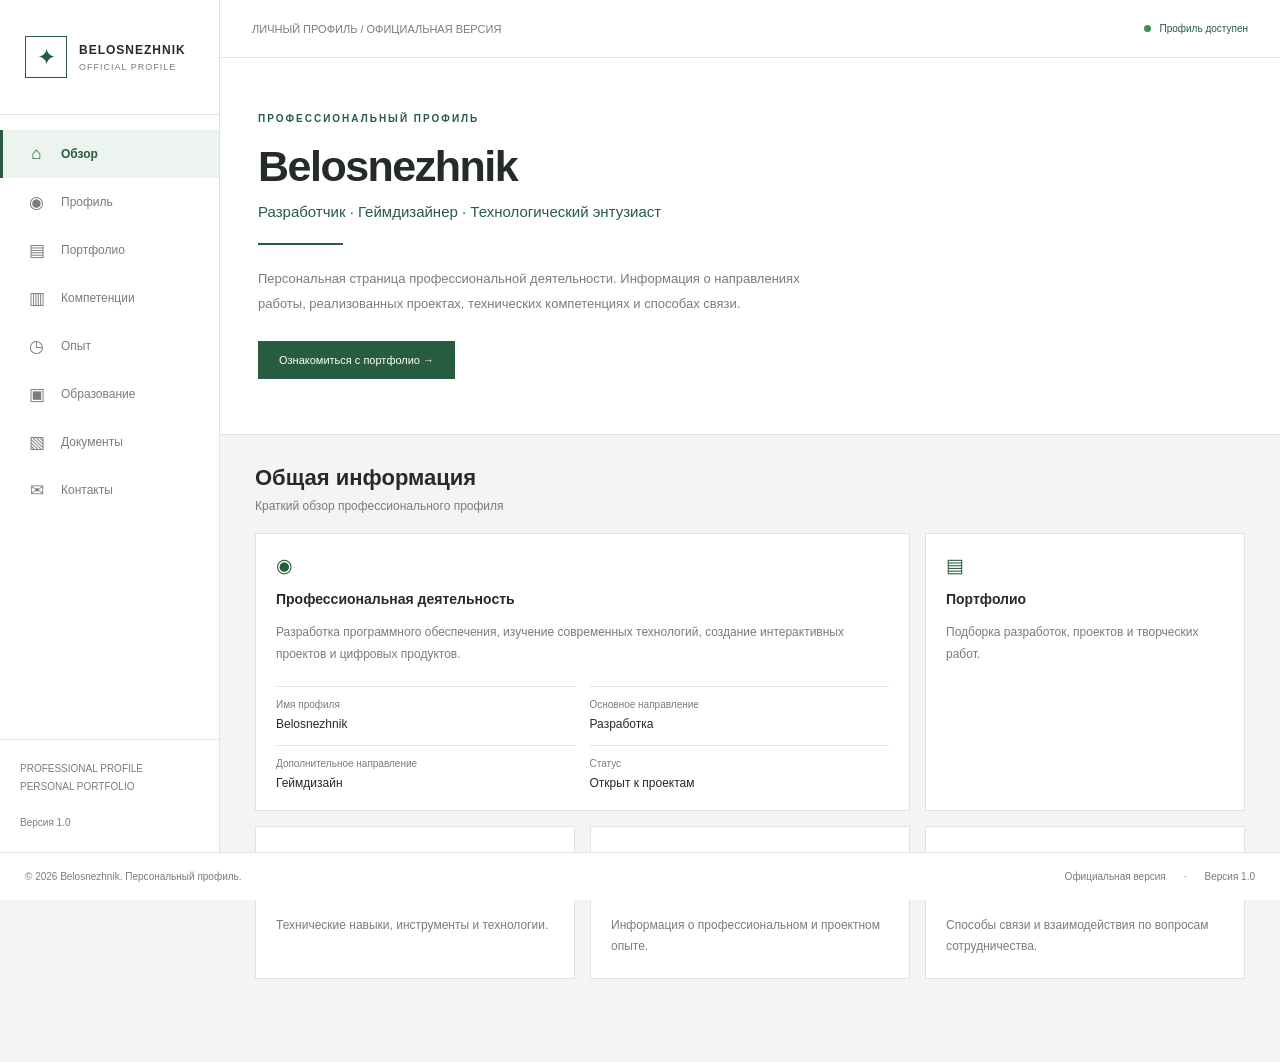
==== official.html @ 0e3df64c "Add files via upload" ====
<!DOCTYPE html>
<html lang="ru">
<head>
<meta charset="UTF-8">
<meta name="viewport" content="width=device-width, initial-scale=1.0">
<title>Belosnezhnik — Официальный профиль</title>

<style>
:root {
    --bg: #f4f5f3;
    --white: #ffffff;
    --text: #252b27;
    --muted: #777f79;
    --line: #dfe4df;
    --green: #285c40;
    --green-light: #edf3ee;
    --sidebar: #ffffff;
    --sidebar-width: 220px;
    --footer-height: 48px;
}

* {
    margin: 0;
    padding: 0;
    box-sizing: border-box;
}

body {
    font-family: Arial, sans-serif;
    background: var(--bg);
    color: var(--text);
    font-size: 14px;
}

/* SIDEBAR */

.sidebar {
    position: fixed;
    inset: 0 auto var(--footer-height) 0;
    width: var(--sidebar-width);
    background: var(--sidebar);
    border-right: 1px solid var(--line);
    display: flex;
    flex-direction: column;
    z-index: 10;
}

.logo {
    height: 115px;
    display: flex;
    align-items: center;
    padding: 25px;
    border-bottom: 1px solid var(--line);
}

.logo-symbol {
    width: 42px;
    height: 42px;
    border: 1px solid var(--green);
    color: var(--green);
    display: flex;
    align-items: center;
    justify-content: center;
    font-size: 23px;
}

.logo-text {
    margin-left: 12px;
    font-size: 12px;
    font-weight: bold;
    letter-spacing: 1px;
}

.logo-text small {
    display: block;
    margin-top: 5px;
    color: var(--muted);
    font-size: 9px;
    font-weight: normal;
}

.navigation {
    padding-top: 15px;
}

.nav-button {
    width: 100%;
    height: 48px;
    padding: 0 24px;
    display: flex;
    align-items: center;
    gap: 15px;
    background: transparent;
    border: none;
    border-left: 3px solid transparent;
    color: var(--muted);
    font-size: 12px;
    text-align: left;
    cursor: pointer;
    transition: .2s;
}

.nav-button:hover {
    background: #f4f7f4;
    color: var(--green);
}

.nav-button.active {
    color: var(--green);
    background: var(--green-light);
    border-left-color: var(--green);
    font-weight: 600;
}

.nav-icon {
    width: 19px;
    text-align: center;
    font-size: 17px;
}

.sidebar-info {
    margin-top: auto;
    padding: 20px;
    border-top: 1px solid var(--line);
    color: var(--muted);
    font-size: 10px;
    line-height: 1.8;
}

/* MAIN */

.main {
    margin-left: var(--sidebar-width);
    margin-bottom: var(--footer-height);
    min-height: calc(100vh - var(--footer-height));
}

/* HEADER */

.topbar {
    height: 58px;
    background: white;
    border-bottom: 1px solid var(--line);
    display: flex;
    align-items: center;
    justify-content: space-between;
    padding: 0 32px;
}

.breadcrumb {
    color: var(--muted);
    font-size: 11px;
}

.status {
    color: var(--green);
    font-size: 10px;
}

.status::before {
    content: "";
    display: inline-block;
    width: 7px;
    height: 7px;
    border-radius: 50%;
    background: #47885b;
    margin-right: 8px;
}

/* HERO */

.hero {
    background: white;
    padding: 55px 38px;
    border-bottom: 1px solid var(--line);
}

.hero-label {
    color: var(--green);
    font-size: 10px;
    letter-spacing: 2px;
    margin-bottom: 18px;
    font-weight: 600;
}

.hero h1 {
    font-size: clamp(30px, 4vw, 43px);
    font-weight: 600;
    letter-spacing: -1.5px;
    margin-bottom: 12px;
}

.hero-subtitle {
    color: var(--green);
    font-size: 15px;
    margin-bottom: 23px;
}

.hero-line {
    width: 85px;
    height: 2px;
    background: var(--green);
    margin-bottom: 22px;
}

.hero-description {
    max-width: 590px;
    color: var(--muted);
    line-height: 1.9;
    font-size: 13px;
}

.hero-button {
    display: inline-block;
    margin-top: 25px;
    padding: 12px 20px;
    background: var(--green);
    color: white;
    border: 1px solid var(--green);
    font-size: 11px;
    cursor: pointer;
}

.hero-button:hover {
    background: #1d4931;
}

/* PAGE CONTENT */

.page {
    display: none;
    animation: show .2s ease;
}

.page.active {
    display: block;
}

@keyframes show {
    from {opacity: 0; transform: translateY(5px);}
    to {opacity: 1; transform: translateY(0);}
}

.section-heading {
    padding: 30px 35px 20px;
}

.section-heading h2 {
    font-size: 22px;
    font-weight: 600;
    margin-bottom: 8px;
}

.section-heading p {
    color: var(--muted);
    font-size: 12px;
}

.content {
    padding: 0 35px 35px;
}

/* GRID */

.grid {
    display: grid;
    grid-template-columns: repeat(3, minmax(0, 1fr));
    gap: 15px;
}

.card {
    background: white;
    border: 1px solid var(--line);
    padding: 20px;
}

.card h3 {
    font-size: 14px;
    margin-bottom: 15px;
    font-weight: 600;
}

.card p {
    font-size: 12px;
    line-height: 1.8;
    color: var(--muted);
}

.card-icon {
    color: var(--green);
    font-size: 19px;
    margin-bottom: 14px;
}

/* PROFILE */

.profile-card {
    grid-column: span 2;
}

.profile-details {
    display: grid;
    grid-template-columns: 1fr 1fr;
    gap: 14px;
    margin-top: 20px;
}

.detail {
    padding-top: 12px;
    border-top: 1px solid var(--line);
}

.detail small {
    color: var(--muted);
    display: block;
    margin-bottom: 5px;
    font-size: 10px;
}

.detail strong {
    font-size: 12px;
    font-weight: 500;
}

/* SKILLS */

.skill-group {
    margin-bottom: 24px;
}

.skill-group h3 {
    font-size: 13px;
    margin-bottom: 13px;
}

.skills {
    display: flex;
    flex-wrap: wrap;
    gap: 8px;
}

.skill {
    border: 1px solid #d9e3da;
    background: #f7f9f7;
    color: #395d43;
    padding: 8px 12px;
    font-size: 11px;
}

/* PROJECTS */

.project {
    background: white;
    border: 1px solid var(--line);
    margin-bottom: 13px;
    padding: 22px;
}

.project-top {
    display: flex;
    justify-content: space-between;
    gap: 15px;
    margin-bottom: 12px;
}

.project h3 {
    font-size: 15px;
}

.project-status {
    font-size: 10px;
    color: var(--green);
}

.project p {
    color: var(--muted);
    font-size: 12px;
    line-height: 1.8;
}

.project-tags {
    display: flex;
    flex-wrap: wrap;
    gap: 7px;
    margin-top: 15px;
}

.project-tags span {
    background: #f0f3f0;
    padding: 6px 9px;
    color: #536357;
    font-size: 10px;
}

/* EXPERIENCE */

.timeline {
    border-left: 1px solid #cbd7cc;
    margin-left: 8px;
    padding-left: 24px;
}

.timeline-item {
    position: relative;
    padding-bottom: 30px;
}

.timeline-item::before {
    content: "";
    position: absolute;
    left: -29px;
    top: 4px;
    width: 9px;
    height: 9px;
    background: var(--green);
    border: 2px solid white;
    outline: 1px solid var(--green);
    border-radius: 50%;
}

.timeline-item h3 {
    font-size: 14px;
    margin-bottom: 7px;
}

.timeline-item small {
    color: var(--green);
    font-size: 10px;
}

.timeline-item p {
    color: var(--muted);
    font-size: 12px;
    margin-top: 10px;
    line-height: 1.8;
}

/* CONTACTS */

.contact-row {
    display: flex;
    justify-content: space-between;
    align-items: center;
    padding: 15px 0;
    border-bottom: 1px solid var(--line);
}

.contact-row span {
    color: var(--muted);
    font-size: 12px;
}

.contact-row a {
    color: var(--green);
    text-decoration: none;
    font-size: 12px;
}

/* FOOTER */

.footer {
    position: fixed;
    bottom: 0;
    left: 0;
    width: 100%;
    height: var(--footer-height);
    background: white;
    border-top: 1px solid var(--line);
    display: flex;
    align-items: center;
    justify-content: space-between;
    padding: 0 25px;
    color: var(--muted);
    font-size: 10px;
    z-index: 20;
}

.footer-links {
    display: flex;
    gap: 18px;
}

.footer-links a {
    color: var(--muted);
    text-decoration: none;
}

/* RESPONSIVE */

@media(max-width: 1000px) {
    .grid {
        grid-template-columns: repeat(2, minmax(0, 1fr));
    }
}

@media(max-width: 650px) {
    :root {
        --sidebar-width: 65px;
    }

    .logo {
        height: 75px;
        padding: 10px;
        justify-content: center;
    }

    .logo-symbol {
        width: 36px;
        height: 36px;
    }

    .logo-text,
    .sidebar-info,
    .nav-button span:last-child {
        display: none;
    }

    .nav-button {
        justify-content: center;
        padding: 0;
        height: 48px;
    }

    .hero {
        padding: 35px 20px;
    }

    .topbar {
        padding: 0 15px;
    }

    .content {
        padding: 0 15px 25px;
    }

    .section-heading {
        padding: 25px 15px 18px;
    }

    .grid {
        grid-template-columns: 1fr;
    }

    .profile-card {
        grid-column: span 1;
    }

    .profile-details {
        grid-template-columns: 1fr;
    }

    .footer {
        padding: 0 10px;
    }
}
</style>
</head>

<body>

<!-- SIDEBAR -->

<aside class="sidebar">

    <div class="logo">
        <div class="logo-symbol">✦</div>
        <div class="logo-text">
            BELOSNЕZHNIK
            <small>OFFICIAL PROFILE</small>
        </div>
    </div>

    <nav class="navigation">

        <button class="nav-button active"
            onclick="openPage('home',this)">
            <span class="nav-icon">⌂</span>
            <span>Обзор</span>
        </button>

        <button class="nav-button"
            onclick="openPage('profile',this)">
            <span class="nav-icon">◉</span>
            <span>Профиль</span>
        </button>

        <button class="nav-button"
            onclick="openPage('portfolio',this)">
            <span class="nav-icon">▤</span>
            <span>Портфолио</span>
        </button>

        <button class="nav-button"
            onclick="openPage('skills',this)">
            <span class="nav-icon">▥</span>
            <span>Компетенции</span>
        </button>

        <button class="nav-button"
            onclick="openPage('experience',this)">
            <span class="nav-icon">◷</span>
            <span>Опыт</span>
        </button>

        <button class="nav-button"
            onclick="openPage('education',this)">
            <span class="nav-icon">▣</span>
            <span>Образование</span>
        </button>

        <button class="nav-button"
            onclick="openPage('documents',this)">
            <span class="nav-icon">▧</span>
            <span>Документы</span>
        </button>

        <button class="nav-button"
            onclick="openPage('contacts',this)">
            <span class="nav-icon">✉</span>
            <span>Контакты</span>
        </button>

    </nav>

    <div class="sidebar-info">
        PROFESSIONAL PROFILE<br>
        PERSONAL PORTFOLIO<br><br>
        Версия 1.0
    </div>

</aside>


<!-- MAIN -->

<main class="main">

    <header class="topbar">
        <div class="breadcrumb">
            ЛИЧНЫЙ ПРОФИЛЬ / ОФИЦИАЛЬНАЯ ВЕРСИЯ
        </div>
        <div class="status">Профиль доступен</div>
    </header>


    <!-- HERO -->

    <section class="hero">
        <div class="hero-label">ПРОФЕССИОНАЛЬНЫЙ ПРОФИЛЬ</div>

        <h1>Belosnezhnik</h1>

        <div class="hero-subtitle">
            Разработчик · Геймдизайнер · Технологический энтузиаст
        </div>

        <div class="hero-line"></div>

        <p class="hero-description">
            Персональная страница профессиональной деятельности.
            Информация о направлениях работы, реализованных проектах,
            технических компетенциях и способах связи.
        </p>

        <button class="hero-button"
            onclick="openPage('portfolio',
            document.querySelectorAll('.nav-button')[2])">
            Ознакомиться с портфолио →
        </button>
    </section>


    <!-- HOME -->

    <section class="page active" id="home">

        <div class="section-heading">
            <h2>Общая информация</h2>
            <p>Краткий обзор профессионального профиля</p>
        </div>

        <div class="content">

            <div class="grid">

                <article class="card profile-card">
                    <div class="card-icon">◉</div>
                    <h3>Профессиональная деятельность</h3>
                    <p>
                        Разработка программного обеспечения,
                        изучение современных технологий,
                        создание интерактивных проектов
                        и цифровых продуктов.
                    </p>

                    <div class="profile-details">
                        <div class="detail">
                            <small>Имя профиля</small>
                            <strong>Belosnezhnik</strong>
                        </div>
                        <div class="detail">
                            <small>Основное направление</small>
                            <strong>Разработка</strong>
                        </div>
                        <div class="detail">
                            <small>Дополнительное направление</small>
                            <strong>Геймдизайн</strong>
                        </div>
                        <div class="detail">
                            <small>Статус</small>
                            <strong>Открыт к проектам</strong>
                        </div>
                    </div>
                </article>

                <article class="card">
                    <div class="card-icon">▤</div>
                    <h3>Портфолио</h3>
                    <p>
                        Подборка разработок,
                        проектов и творческих работ.
                    </p>
                </article>

                <article class="card">
                    <div class="card-icon">▥</div>
                    <h3>Компетенции</h3>
                    <p>
                        Технические навыки,
                        инструменты и технологии.
                    </p>
                </article>

                <article class="card">
                    <div class="card-icon">◷</div>
                    <h3>Опыт</h3>
                    <p>
                        Информация о профессиональном
                        и проектном опыте.
                    </p>
                </article>

                <article class="card">
                    <div class="card-icon">✉</div>
                    <h3>Контактная информация</h3>
                    <p>
                        Способы связи и взаимодействия
                        по вопросам сотрудничества.
                    </p>
                </article>

            </div>

        </div>
    </section>


    <!-- PROFILE -->

    <section class="page" id="profile">

        <div class="section-heading">
            <h2>Профиль</h2>
            <p>Персональная и профессиональная информация</p>
        </div>

        <div class="content">
            <article class="card">
                <h3>Общая информация</h3>
                <p>
                    Здесь размещается подробное описание
                    профессиональной деятельности,
                    интересов, специализации и целей.
                </p>
                <br>
                <h3>Направления деятельности</h3>
                <p>
                    Программирование, разработка игр,
                    цифровые технологии, проектирование
                    интерфейсов и интерактивных систем.
                </p>
            </article>
        </div>

    </section>


    <!-- PORTFOLIO -->

    <section class="page" id="portfolio">

        <div class="section-heading">
            <h2>Портфолио</h2>
            <p>Избранные проекты и выполненные работы</p>
        </div>

        <div class="content">

            <article class="project">
                <div class="project-top">
                    <h3>Проект № 01</h3>
                    <span class="project-status">В разработке</span>
                </div>
                <p>
                    Описание проекта, его назначение,
                    основные задачи и результаты.
                </p>
                <div class="project-tags">
                    <span>Разработка</span>
                    <span>Программирование</span>
                </div>
            </article>

            <article class="project">
                <div class="project-top">
                    <h3>Проект № 02</h3>
                    <span class="project-status">Завершён</span>
                </div>
                <p>
                    Описание выполненной работы
                    и использованных технологий.
                </p>
                <div class="project-tags">
                    <span>Дизайн</span>
                    <span>Интерфейсы</span>
                </div>
            </article>

            <article class="project">
                <div class="project-top">
                    <h3>Проект № 03</h3>
                    <span class="project-status">В разработке</span>
                </div>
                <p>
                    Дополнительная информация
                    о проекте и его функциональности.
                </p>
                <div class="project-tags">
                    <span>Технологии</span>
                    <span>Разработка</span>
                </div>
            </article>

        </div>

    </section>


    <!-- SKILLS -->

    <section class="page" id="skills">

        <div class="section-heading">
            <h2>Компетенции</h2>
            <p>Технические навыки и используемые инструменты</p>
        </div>

        <div class="content">

            <article class="card">

                <div class="skill-group">
                    <h3>Языки программирования</h3>
                    <div class="skills">
                        <span class="skill">Python</span>
                        <span class="skill">C#</span>
                        <span class="skill">C++</span>
                        <span class="skill">JavaScript</span>
                        <span class="skill">SQL</span>
                    </div>
                </div>

                <div class="skill-group">
                    <h3>Веб-разработка</h3>
                    <div class="skills">
                        <span class="skill">HTML</span>
                        <span class="skill">CSS</span>
                        <span class="skill">JavaScript</span>
                    </div>
                </div>

                <div class="skill-group">
                    <h3>Инструменты и технологии</h3>
                    <div class="skills">
                        <span class="skill">Godot</span>
                        <span class="skill">Blender</span>
                        <span class="skill">Git</span>
                        <span class="skill">Linux</span>
                    </div>
                </div>

                <div class="skill-group">
                    <h3>Дополнительные направления</h3>
                    <div class="skills">
                        <span class="skill">Геймдизайн</span>
                        <span class="skill">Пиксель-арт</span>
                        <span class="skill">D&D</span>
                    </div>
                </div>

            </article>

        </div>

    </section>


    <!-- EXPERIENCE -->

    <section class="page" id="experience">

        <div class="section-heading">
            <h2>Опыт</h2>
            <p>Профессиональная и проектная деятельность</p>
        </div>

        <div class="content">
            <article class="card">
                <div class="timeline">

                    <div class="timeline-item">
                        <h3>Проектная деятельность</h3>
                        <small>Текущий период</small>
                        <p>
                            Разработка собственных проектов,
                            изучение инструментов и практическое
                            применение технических навыков.
                        </p>
                    </div>

                    <div class="timeline-item">
                        <h3>Самостоятельное изучение технологий</h3>
                        <small>Текущий период</small>
                        <p>
                            Изучение языков программирования,
                            инструментов разработки и
                            современных цифровых решений.
                        </p>
                    </div>

                </div>
            </article>
        </div>

    </section>


    <!-- EDUCATION -->

    <section class="page" id="education">

        <div class="section-heading">
            <h2>Образование</h2>
            <p>Образовательная информация и квалификации</p>
        </div>

        <div class="content">
            <article class="card">
                <h3>Образование</h3>
                <p>
                    Здесь можно указать учебное заведение,
                    специальность, период обучения
                    и полученную квалификацию.
                </p>
                <br>
                <h3>Дополнительное обучение</h3>
                <p>
                    Курсы, самостоятельное обучение,
                    сертификаты и профессиональные программы.
                </p>
            </article>
        </div>

    </section>


    <!-- DOCUMENTS -->

    <section class="page" id="documents">

        <div class="section-heading">
            <h2>Документы</h2>
            <p>Материалы, подтверждающие квалификацию и результаты работы</p>
        </div>

        <div class="content">
            <article class="card">
                <h3>Раздел документов</h3>
                <p>
                    Здесь можно разместить сертификаты,
                    дипломы, презентации проектов,
                    технические материалы и другие файлы.
                </p>
            </article>
        </div>

    </section>


    <!-- CONTACTS -->

    <section class="page" id="contacts">

        <div class="section-heading">
            <h2>Контакты</h2>
            <p>Информация для делового взаимодействия</p>
        </div>

        <div class="content">

            <article class="card">

                <h3>Контактная информация</h3>

                <div class="contact-row">
                    <span>Telegram</span>
                    <a href="#">Указать ссылку →</a>
                </div>

                <div class="contact-row">
                    <span>Электронная почта</span>
                    <a href="mailto:example@email.com">
                        Указать адрес →
                    </a>
                </div>

                <div class="contact-row">
                    <span>GitHub</span>
                    <a href="#">Указать профиль →</a>
                </div>

            </article>

        </div>

    </section>

</main>


<!-- FOOTER -->

<footer class="footer">

    <div>
        © 2026 Belosnezhnik. Персональный профиль.
    </div>

    <div class="footer-links">
        <span>Официальная версия</span>
        <span>·</span>
        <span>Версия 1.0</span>
    </div>

</footer>


<script>

function openPage(pageId, button) {

    document.querySelectorAll('.page').forEach(page => {
        page.classList.remove('active');
    });

    document.querySelectorAll('.nav-button').forEach(btn => {
        btn.classList.remove('active');
    });

    const page = document.getElementById(pageId);

    if (page) {
        page.classList.add('active');
    }

    if (button) {
        button.classList.add('active');
    }

    window.scrollTo(0, 0);
}

</script>

</body>
</html>
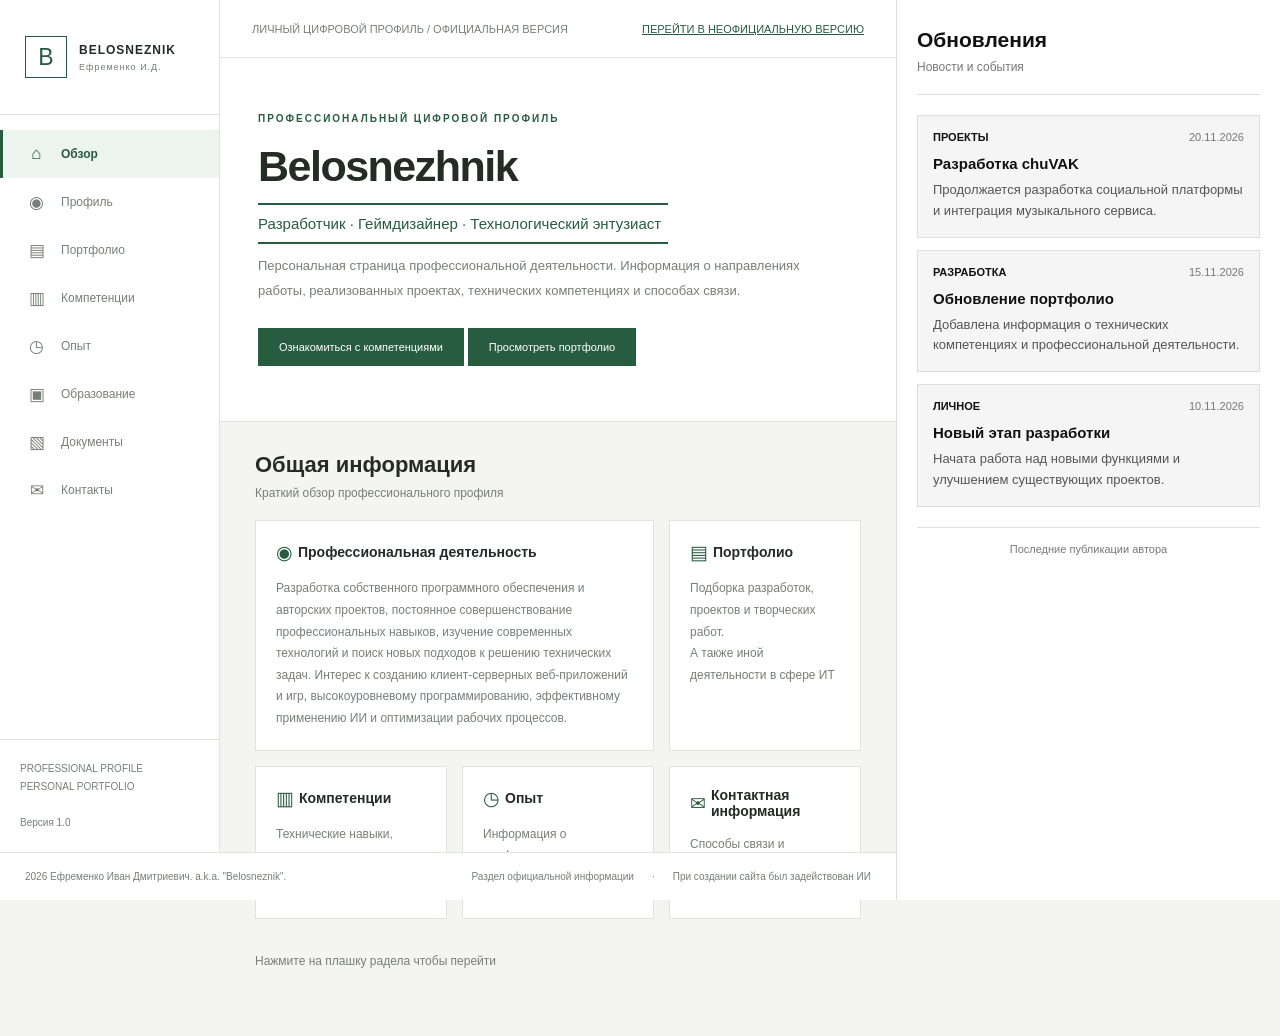
==== commit 622b1e34: "Add files via upload" ====
--- a/official.html
+++ b/official.html
@@ -4,7 +4,7 @@
 <head>
 <meta charset="UTF-8">
 <meta name="viewport" content="width=device-width, initial-scale=1.0">
-<title>Belosnezhnik — Официальный профиль</title>
+<title>Ефременко И.Д. — Цифровой профиль</title>
 
 <style>
 :root {
@@ -18,6 +18,17 @@
     --sidebar: #ffffff;
     --sidebar-width: 220px;
     --footer-height: 48px;
+
+    /* Уровни компетенций */
+    --skill-beginner: #ff5555;
+    --skill-basic: #ff963d;
+    --skill-intermediate: #f0d344;
+    --skill-advanced: #a5d94e;
+    --skill-expert: #35d47b;
+    --skill-learning: #50aaff;
+
+    /* Фон */
+    --skill-bg-opacity: 0.22;
 }
 
 * {
@@ -174,6 +185,11 @@
     background: white;
     padding: 55px 38px;
     border-bottom: 1px solid var(--line);
+    display: none;
+}
+
+.hero.active {
+    display: block;
 }
 
 .hero-label {
@@ -299,6 +315,12 @@
     grid-column: span 2;
 }
 
+.profile-card-title {
+    display: flex;
+    align-items: center;
+    gap: 5px;
+}
+
 .profile-details {
     display: grid;
     grid-template-columns: 1fr 1fr;
@@ -347,6 +369,47 @@
     padding: 8px 12px;
     font-size: 11px;
 }
+
+
+.skill {
+    display: inline-block;
+    padding: 6px 12px;
+    border-radius: 6px;
+    font-size: 14px;
+    border: 1px solid currentColor;
+    background: color-mix(in srgb, currentColor calc(var(--skill-bg-opacity) * 100%), transparent);
+}
+
+/* Начальный уровень */
+.skill--beginner {
+    color: var(--skill-beginner);
+}
+
+/* Базовые знания */
+.skill--basic {
+    color: var(--skill-basic);
+}
+
+/* Средний уровень */
+.skill--intermediate {
+    color: var(--skill-intermediate);
+}
+
+/* Хорошее владение */
+.skill--advanced {
+    color: var(--skill-advanced);
+}
+
+/* Отличное владение */
+.skill--expert {
+    color: var(--skill-expert);
+}
+
+/* В процессе изучения */
+.skill--learning {
+    color: var(--skill-learning);
+}
+
 
 /* PROJECTS */
 
@@ -440,7 +503,7 @@
 
 .contact-row {
     display: flex;
-    justify-content: space-between;
+    justify-content: left;
     align-items: center;
     padding: 15px 0;
     border-bottom: 1px solid var(--line);
@@ -455,6 +518,7 @@
     color: var(--green);
     text-decoration: none;
     font-size: 12px;
+    margin-left: 5px;
 }
 
 /* FOOTER */
@@ -476,6 +540,10 @@
     z-index: 20;
 }
 
+.footer.footer80{
+    width: 80%;
+}
+
 .footer-links {
     display: flex;
     gap: 18px;
@@ -554,6 +622,203 @@
         padding: 0 10px;
     }
 }
+
+
+:root {
+    --updates-width: 30%;
+    --updates-min-width: 180px;
+    --updates-max-width: 680px;
+
+    /* Белая панель */
+    --updates-bg: #ffffff;
+    --updates-card-bg: #f5f5f5;
+    --updates-border: #dedede;
+    --updates-text: #111111;
+    --updates-muted: #666666;
+    --updates-accent: #111111;
+
+    --updates-speed: 0.3s;
+}
+
+.updates-toggle {
+    display: none;
+}
+
+/* Панель */
+.updates-panel {
+    position: fixed;
+    z-index: 999;
+    top: 0;
+    right: 0;
+
+    width: clamp(
+        var(--updates-min-width),
+        var(--updates-width),
+        var(--updates-max-width)
+    );
+
+    height: 100vh;
+    box-sizing: border-box;
+
+    background: var(--updates-bg);
+    color: var(--updates-text);
+    border-left: 1px solid var(--updates-border);
+
+    display: flex;
+    transition: transform var(--updates-speed) ease;
+}
+
+/* Кнопка */
+.updates-toggle-btn {
+    position: absolute;
+    left: -42px;
+    top: 50%;
+
+    width: 42px;
+    height: 64px;
+
+    display: flex;
+    align-items: center;
+    justify-content: center;
+
+    background: #ffffff;
+    color: #111111;
+
+    border: 1px solid var(--updates-border);
+    border-right: none;
+
+    cursor: pointer;
+    transform: translateY(-50%);
+}
+
+.updates-arrow {
+    transition: transform var(--updates-speed);
+}
+
+/* Содержимое */
+.updates-content {
+    width: 100%;
+    height: 100%;
+    box-sizing: border-box;
+    overflow-y: auto;
+    padding: 28px 20px;
+
+    scrollbar-width: thin;
+    scrollbar-color: #999 transparent;
+}
+
+/* Заголовок */
+.updates-heading {
+    padding-bottom: 20px;
+    margin-bottom: 20px;
+    border-bottom: 1px solid var(--updates-border);
+}
+
+.updates-heading h3 {
+    margin: 0 0 6px;
+    color: #111111;
+    font-size: 21px;
+}
+
+.updates-heading span {
+    color: #777777;
+    font-size: 12px;
+}
+
+/* Новости */
+.update-item {
+    padding: 15px;
+    margin-bottom: 12px;
+
+    background: var(--updates-card-bg);
+    border: 1px solid var(--updates-border);
+    border-radius: 0;
+}
+
+.update-meta {
+    display: flex;
+    justify-content: space-between;
+    gap: 8px;
+    margin-bottom: 12px;
+    font-size: 11px;
+}
+
+.update-category {
+    color: #111111;
+    font-weight: 700;
+    text-transform: uppercase;
+}
+
+.update-date {
+    color: #777777;
+}
+
+.update-item h4 {
+    margin: 0 0 8px;
+    color: #111111;
+    font-size: 15px;
+}
+
+.update-item p {
+    margin: 0;
+    color: #555555;
+    font-size: 13px;
+    line-height: 1.6;
+}
+
+.updates-footer {
+    padding-top: 15px;
+    margin-top: 20px;
+    border-top: 1px solid var(--updates-border);
+    color: #777777;
+    font-size: 11px;
+    text-align: center;
+}
+
+/* Стрелка */
+.updates-toggle:checked ~ .updates-panel .updates-arrow {
+    transform: rotate(180deg);
+}
+
+/* Широкие экраны */
+@media (min-width: 1000px) {
+    body {
+        margin-right: clamp(
+            var(--updates-min-width),
+            var(--updates-width),
+            var(--updates-max-width)
+        );
+        transition: margin-right var(--updates-speed) ease;
+    }
+
+    .updates-panel {
+        transform: translateX(0);
+    }
+
+    .updates-toggle-btn {
+        display: none;
+    }
+
+    .footer{
+        width: 70%;
+    }
+}
+
+/* Узкие экраны */
+@media (max-width: 999px) {
+    .updates-panel {
+        transform: translateX(100%);
+    }
+
+    .updates-toggle-btn {
+        display: flex;
+    }
+
+    .updates-toggle:checked ~ .updates-panel {
+        transform: translateX(0);
+    }
+}
+
 </style>
 </head>
 
@@ -564,58 +829,58 @@
 <aside class="sidebar">
 
     <div class="logo">
-        <div class="logo-symbol">✦</div>
+        <div class="logo-symbol">B</div>
         <div class="logo-text">
-            BELOSNЕZHNIK
-            <small>OFFICIAL PROFILE</small>
+            BELOSNEZNIK
+            <small>Ефременко И.Д.</small>
         </div>
     </div>
 
     <nav class="navigation">
 
-        <button class="nav-button active"
+        <button class="nav-button active" id="nav-home"
             onclick="openPage('home',this)">
             <span class="nav-icon">⌂</span>
             <span>Обзор</span>
         </button>
 
-        <button class="nav-button"
+        <button class="nav-button" id="nav-profile
             onclick="openPage('profile',this)">
             <span class="nav-icon">◉</span>
             <span>Профиль</span>
         </button>
 
-        <button class="nav-button"
+        <button class="nav-button" id="nav-portfolio"
             onclick="openPage('portfolio',this)">
             <span class="nav-icon">▤</span>
             <span>Портфолио</span>
         </button>
 
-        <button class="nav-button"
+        <button class="nav-button" id="nav-skills"
             onclick="openPage('skills',this)">
             <span class="nav-icon">▥</span>
             <span>Компетенции</span>
         </button>
 
-        <button class="nav-button"
+        <button class="nav-button" id="nav-expirience"
             onclick="openPage('experience',this)">
             <span class="nav-icon">◷</span>
             <span>Опыт</span>
         </button>
 
-        <button class="nav-button"
+        <button class="nav-button" id="nav-education"
             onclick="openPage('education',this)">
             <span class="nav-icon">▣</span>
             <span>Образование</span>
         </button>
 
-        <button class="nav-button"
+        <button class="nav-button" id="nav-documents"
             onclick="openPage('documents',this)">
             <span class="nav-icon">▧</span>
             <span>Документы</span>
         </button>
 
-        <button class="nav-button"
+        <button class="nav-button" id="nav-contacts"
             onclick="openPage('contacts',this)">
             <span class="nav-icon">✉</span>
             <span>Контакты</span>
@@ -631,31 +896,32 @@
 
 </aside>
 
-
-<!-- MAIN -->
-
 <main class="main">
-
     <header class="topbar">
         <div class="breadcrumb">
-            ЛИЧНЫЙ ПРОФИЛЬ / ОФИЦИАЛЬНАЯ ВЕРСИЯ
-        </div>
-        <div class="status">Профиль доступен</div>
+            ЛИЧНЫЙ ЦИФРОВОЙ ПРОФИЛЬ / ОФИЦИАЛЬНАЯ ВЕРСИЯ
+        </div>
+        <div class="breadcrumb" >
+            <a href="index3.html" style="color: var(--green)">
+            ПЕРЕЙТИ В НЕОФИЦИАЛЬНУЮ ВЕРСИЮ
+            </a>
+        </div>
     </header>
 
-
-    <!-- HERO -->
-
-    <section class="hero">
-        <div class="hero-label">ПРОФЕССИОНАЛЬНЫЙ ПРОФИЛЬ</div>
+    <!-- HEROS -->
+
+    <section class="hero active" id="home-hero">
+        <div class="hero-label">ПРОФЕССИОНАЛЬНЫЙ ЦИФРОВОЙ ПРОФИЛЬ</div>
 
         <h1>Belosnezhnik</h1>
 
-        <div class="hero-subtitle">
+        <div class="hero-line" style="width: 410px; margin-bottom: 10px; margin-top: 10px;"></div>
+
+        <div class="hero-subtitle" style="margin-bottom: 0px;">
             Разработчик · Геймдизайнер · Технологический энтузиаст
         </div>
 
-        <div class="hero-line"></div>
+        <div class="hero-line" style="width: 410px; margin-bottom: 10px; margin-top: 10px;"></div>
 
         <p class="hero-description">
             Персональная страница профессиональной деятельности.
@@ -664,14 +930,67 @@
         </p>
 
         <button class="hero-button"
+            onclick="openPage('skills',
+            document.querySelectorAll('.nav-button')[2])">
+            Ознакомиться с компетенциями
+        </button>
+
+        <button class="hero-button"
             onclick="openPage('portfolio',
             document.querySelectorAll('.nav-button')[2])">
-            Ознакомиться с портфолио →
+            Просмотреть портфолио
         </button>
     </section>
 
-
-    <!-- HOME -->
+    <section class="hero" id="education-hero">
+
+        <h1>Список образований</h1>
+
+        <div class="hero-line" style="width: 190px; margin-bottom: 10px; margin-top: 10px;"></div>
+
+        <div class="hero-subtitle" style="margin-bottom: 0px;">
+            Школьное · СПО · Другое
+        </div>
+
+        <div class="hero-line" style="width: 190px; margin-bottom: 10px; margin-top: 10px;"></div>
+
+        <p class="hero-description">
+            Страница с информацией о полученном образовании, освоенных специальностях, пройденных курсах и профессиональной подготовке.
+        </p>
+
+    </section>
+
+
+    <section class="hero" id="skills-hero">
+
+        <h1>Компетенции</h1>
+
+        <div class="hero-line" style="width: 390px; margin-bottom: 10px; margin-top: 10px;"></div>
+
+        <div class="hero-subtitle" style="margin-bottom: 0px;">
+            Технические навыки · Инструменты · Направления
+        </div>
+
+        <div class="hero-line" style="width: 390px; margin-bottom: 10px; margin-top: 10px;"></div>
+
+        <p class="hero-description">
+            Список технических компетенций и используемых инструментов.
+            Цветовая маркировка отражает субъективную оценку автором
+            собственного уровня владения каждым навыком.
+        </p>
+
+        <div class="skills" style="justify-content: center; margin-top: 20px;">
+            <span class="skill skill--beginner">Начальный</span>
+            <span class="skill skill--basic">Базовый</span>
+            <span class="skill skill--intermediate">Средний</span>
+            <span class="skill skill--advanced">Хороший</span>
+            <span class="skill skill--expert">Отличный</span>
+            <span class="skill skill--learning">Изучаю</span>
+        </div>
+
+    </section>
+
+    <!-- PAGES -->
 
     <section class="page active" id="home">
 
@@ -680,70 +999,67 @@
             <p>Краткий обзор профессионального профиля</p>
         </div>
 
-        <div class="content">
+        <div class="content" style="padding: 0px 35px 0px;">
 
             <div class="grid">
 
                 <article class="card profile-card">
-                    <div class="card-icon">◉</div>
-                    <h3>Профессиональная деятельность</h3>
+                    <div class="profile-card-title">
+                        <div class="card-icon">◉ </div>
+                        <h3>Профессиональная деятельность</h3>
+                    </div>
                     <p>
-                        Разработка программного обеспечения,
-                        изучение современных технологий,
-                        создание интерактивных проектов
-                        и цифровых продуктов.
+                    Разработка собственного программного обеспечения и авторских проектов, постоянное совершенствование профессиональных навыков, изучение современных технологий и поиск новых подходов к решению технических задач. Интерес к созданию клиент-серверных веб-приложений и игр, высокоуровневому программированию, эффективному применению ИИ и оптимизации рабочих процессов.
                     </p>
-
-                    <div class="profile-details">
-                        <div class="detail">
-                            <small>Имя профиля</small>
-                            <strong>Belosnezhnik</strong>
-                        </div>
-                        <div class="detail">
-                            <small>Основное направление</small>
-                            <strong>Разработка</strong>
-                        </div>
-                        <div class="detail">
-                            <small>Дополнительное направление</small>
-                            <strong>Геймдизайн</strong>
-                        </div>
-                        <div class="detail">
-                            <small>Статус</small>
-                            <strong>Открыт к проектам</strong>
-                        </div>
+                </article>
+
+                <article class="card"
+                onclick="openPage('profile',document.getElementById('nav-profile'))"
+                >
+                    <div class="profile-card-title">
+                        <div class="card-icon">▤</div>
+                        <h3>Портфолио</h3>
                     </div>
-                </article>
-
-                <article class="card">
-                    <div class="card-icon">▤</div>
-                    <h3>Портфолио</h3>
                     <p>
                         Подборка разработок,
-                        проектов и творческих работ.
+                        проектов и творческих работ.<br>
+                        А также иной деятельности в сфере ИТ
                     </p>
                 </article>
 
-                <article class="card">
-                    <div class="card-icon">▥</div>
-                    <h3>Компетенции</h3>
+                <article class="card"
+                onclick="openPage('skills',document.getElementById('nav-skills'))"
+                >
+                    <div class="profile-card-title">
+                        <div class="card-icon">▥</div>
+                        <h3>Компетенции</h3>
+                    </div>
                     <p>
                         Технические навыки,
                         инструменты и технологии.
                     </p>
                 </article>
 
-                <article class="card">
-                    <div class="card-icon">◷</div>
-                    <h3>Опыт</h3>
+                <article class="card"
+                onclick="openPage('experience',document.getElementById('nav-experience'))"
+                >
+                    <div class="profile-card-title">
+                        <div class="card-icon">◷</div>
+                        <h3>Опыт</h3>
+                    </div>
                     <p>
                         Информация о профессиональном
                         и проектном опыте.
                     </p>
                 </article>
 
-                <article class="card">
-                    <div class="card-icon">✉</div>
-                    <h3>Контактная информация</h3>
+                <article class="card"
+                onclick="openPage('contacts',document.getElementById('nav-contacts'))"
+                >
+                    <div class="profile-card-title">
+                        <div class="card-icon">✉</div>
+                        <h3>Контактная информация</h3>
+                    </div>
                     <p>
                         Способы связи и взаимодействия
                         по вопросам сотрудничества.
@@ -753,10 +1069,11 @@
             </div>
 
         </div>
+
+        <div class="section-heading" style="margin-top: 5px;">
+            <p>Нажмите на плашку радела чтобы перейти</p>
+        </div>
     </section>
-
-
-    <!-- PROFILE -->
 
     <section class="page" id="profile">
 
@@ -785,9 +1102,6 @@
 
     </section>
 
-
-    <!-- PORTFOLIO -->
-
     <section class="page" id="portfolio">
 
         <div class="section-heading">
@@ -847,8 +1161,6 @@
     </section>
 
 
-    <!-- SKILLS -->
-
     <section class="page" id="skills">
 
         <div class="section-heading">
@@ -857,56 +1169,51 @@
         </div>
 
         <div class="content">
-
             <article class="card">
 
                 <div class="skill-group">
                     <h3>Языки программирования</h3>
                     <div class="skills">
-                        <span class="skill">Python</span>
-                        <span class="skill">C#</span>
-                        <span class="skill">C++</span>
-                        <span class="skill">JavaScript</span>
-                        <span class="skill">SQL</span>
+                        <span class="skill skill--advanced">Python</span>
+                        <span class="skill skill--beginner">C#</span>
+                        <span class="skill skill--learning">C++</span>
+                        <span class="skill skill--intermediate">JavaScript</span>
+                        <span class="skill skill--advanced">SQL</span>
                     </div>
                 </div>
 
                 <div class="skill-group">
                     <h3>Веб-разработка</h3>
                     <div class="skills">
-                        <span class="skill">HTML</span>
-                        <span class="skill">CSS</span>
-                        <span class="skill">JavaScript</span>
+                        <span class="skill skill--advanced">HTML</span>
+                        <span class="skill skill--advanced">CSS</span>
+                        <span class="skill skill--intermediate">JavaScript</span>
                     </div>
                 </div>
 
                 <div class="skill-group">
                     <h3>Инструменты и технологии</h3>
                     <div class="skills">
-                        <span class="skill">Godot</span>
-                        <span class="skill">Blender</span>
-                        <span class="skill">Git</span>
-                        <span class="skill">Linux</span>
+                        <span class="skill skill--intermediate">Godot</span>
+                        <span class="skill skill--beginner">Blender</span>
+                        <span class="skill skill--advanced">Git</span>
+                        <span class="skill skill--advanced">Linux</span>
                     </div>
                 </div>
 
                 <div class="skill-group">
                     <h3>Дополнительные направления</h3>
                     <div class="skills">
-                        <span class="skill">Геймдизайн</span>
-                        <span class="skill">Пиксель-арт</span>
-                        <span class="skill">D&D</span>
+                        <span class="skill skill--intermediate">Геймдизайн</span>
+                        <span class="skill skill--basic">Пиксель-арт</span>
+                        <span class="skill skill--advanced">D&D</span>
                     </div>
                 </div>
 
             </article>
-
         </div>
 
     </section>
-
-
-    <!-- EXPERIENCE -->
 
     <section class="page" id="experience">
 
@@ -945,37 +1252,37 @@
 
     </section>
 
-
-    <!-- EDUCATION -->
-
     <section class="page" id="education">
 
-        <div class="section-heading">
-            <h2>Образование</h2>
-            <p>Образовательная информация и квалификации</p>
-        </div>
-
         <div class="content">
-            <article class="card">
-                <h3>Образование</h3>
+
+            <article class="card" style="margin-top: 15px;">
+                <h3>Школьное образование</h3>
+
                 <p>
-                    Здесь можно указать учебное заведение,
-                    специальность, период обучения
-                    и полученную квалификацию.
-                </p>
-                <br>
-                <h3>Дополнительное обучение</h3>
-                <p>
-                    Курсы, самостоятельное обучение,
-                    сертификаты и профессиональные программы.
+                    <strong>Начальное общее образование</strong><br>
+                    <strong>Основное и среднее общее образование</strong><br>
+                    МКОУ СОШ № 3 с. Кугульта.<br>
+                    2016 — 2025
                 </p>
             </article>
+
+            <article class="card" style="margin-top: 15px;">
+                <h3>Среднее профессиональное образование</h3>
+
+                <p>
+                    <strong>Федеральное Государственное Бюджетное Образовательное Учереждение Высшего Образования "Ставропольский Государственный Аграрный Университет"</strong><br>
+                    Институт: Среднего Профессионального Образования
+                    Специальность: 09.02.07 Информационные Системы И Программирование<br>
+                    Квалификация: Программист<br>
+                    2025 — 2028<br>
+                    На данный момент: 2 курс
+                </p>
+            </article>
+
         </div>
 
     </section>
-
-
-    <!-- DOCUMENTS -->
 
     <section class="page" id="documents">
 
@@ -997,62 +1304,141 @@
 
     </section>
 
-
-    <!-- CONTACTS -->
-
     <section class="page" id="contacts">
 
         <div class="section-heading">
             <h2>Контакты</h2>
-            <p>Информация для делового взаимодействия</p>
+            <p>Различная контактная информация, и полезные ссылки.</p>
         </div>
 
         <div class="content">
 
             <article class="card">
-
-                <h3>Контактная информация</h3>
-
-                <div class="contact-row">
-                    <span>Telegram</span>
-                    <a href="#">Указать ссылку →</a>
-                </div>
+                <h3>Для делового взаимодействия</h3>
 
                 <div class="contact-row">
                     <span>Электронная почта</span>
-                    <a href="mailto:example@email.com">
-                        Указать адрес →
+                    <a href="mailto:belosneznik@mail.ru">
+                        belosneznik@mail.ru
                     </a>
-                </div>
+                    <a href="mailto:efremenkoivandmitrievich@gmail.com">
+                        efremenkoivandmitrievich@gmail.com
+                    </a>
+                </div>
+                <div class="contact-row">
+                    <span>MAX</span>
+                    <a href="https://max.ru/u/f9LHodD0cOICl8mwdv12Tkv2B6LJIBwCcEInuKyB6f68mp4xAbhG4PcArYA">Иван Ефременко</a>
+                </div>
+                <div class="contact-row">
+                    <span>VK</span>
+                    <a href="https://vk.ru/efremenkoivandmitrievich">@efremenkoivandmitrievich</a>
+                </div>
+            </article>
+
+            <article class="card" style="margin-top: 25px;">
+                <h3>Портфолио/Резюме и подобное.</h3>
 
                 <div class="contact-row">
                     <span>GitHub</span>
-                    <a href="#">Указать профиль →</a>
-                </div>
-
+                    <a href="https://github.com/ivanefremenko">@ivanefremenko</a>
+                </div>
+
+                <div class="contact-row">
+                    <span>hh.ru</span>
+                    <a href="https://stavropol.hh.ru/resume/5d9f2e6cff1090aded0039ed1f516746366c33">hh.ru</a>
+                </div>
+
+                <div class="contact-row">
+                    <span>itch.io</span>
+                    <a href="https://efremenkoivandmitrievich.itch.io/">efremenkoivandmitrievich.itch.io</a>
+                </div>
+
+                <div class="contact-row">
+                    <span>YouTube</span>
+                    <a href="https://www.youtube.com/@IvanEfremenko">@IvanEfremenko</a>
+                </div>
+
+                <div class="contact-row">
+                    <span>VK Видео</span>
+                    <a href="https://vkvideo.ru/@efremenkoivandmitrievich">@EfremenkoIvanDmitrievich</a>
+                </div>
             </article>
 
         </div>
 
     </section>
-
 </main>
 
 
-<!-- FOOTER -->
+<input type="checkbox" id="updates-toggle" class="updates-toggle">
+
+<aside class="updates-panel">
+
+    <label for="updates-toggle" class="updates-toggle-btn">
+        <span class="updates-arrow">❮</span>
+    </label>
+
+    <div class="updates-content">
+
+        <div class="updates-heading">
+            <h3>Обновления</h3>
+            <span>Новости и события</span>
+        </div>
+
+        <div class="update-item">
+            <div class="update-meta">
+                <span class="update-category">Проекты</span>
+                <span class="update-date">20.11.2026</span>
+            </div>
+            <h4>Разработка chuVAK</h4>
+            <p>
+                Продолжается разработка социальной платформы
+                и интеграция музыкального сервиса.
+            </p>
+        </div>
+
+        <div class="update-item">
+            <div class="update-meta">
+                <span class="update-category">Разработка</span>
+                <span class="update-date">15.11.2026</span>
+            </div>
+            <h4>Обновление портфолио</h4>
+            <p>
+                Добавлена информация о технических
+                компетенциях и профессиональной деятельности.
+            </p>
+        </div>
+
+        <div class="update-item">
+            <div class="update-meta">
+                <span class="update-category">Личное</span>
+                <span class="update-date">10.11.2026</span>
+            </div>
+            <h4>Новый этап разработки</h4>
+            <p>
+                Начата работа над новыми функциями
+                и улучшением существующих проектов.
+            </p>
+        </div>
+
+        <div class="updates-footer">
+            <span>Последние публикации автора</span>
+        </div>
+
+    </div>
+</aside>
+
 
 <footer class="footer">
-
     <div>
-        © 2026 Belosnezhnik. Персональный профиль.
+        2026 Ефременко Иван Дмитриевич. a.k.a. "Belosneznik".
     </div>
 
     <div class="footer-links">
-        <span>Официальная версия</span>
+        <span>Раздел официальной информации</span>
         <span>·</span>
-        <span>Версия 1.0</span>
+        <span>При создании сайта был задействован ИИ</span>
     </div>
-
 </footer>
 
 
@@ -1060,6 +1446,9 @@
 
 function openPage(pageId, button) {
 
+    document.querySelectorAll(".hero").forEach(page => {
+        page.classList.remove('active');
+    });
     document.querySelectorAll('.page').forEach(page => {
         page.classList.remove('active');
     });
@@ -1070,10 +1459,18 @@
 
     const page = document.getElementById(pageId);
 
+    const hero = document.getElementById(`${pageId}-hero`);
+
+    console.log(hero);
+
     if (page) {
         page.classList.add('active');
     }
 
+    if (hero) {
+        hero.classList.add('active');
+    }
+
     if (button) {
         button.classList.add('active');
     }
